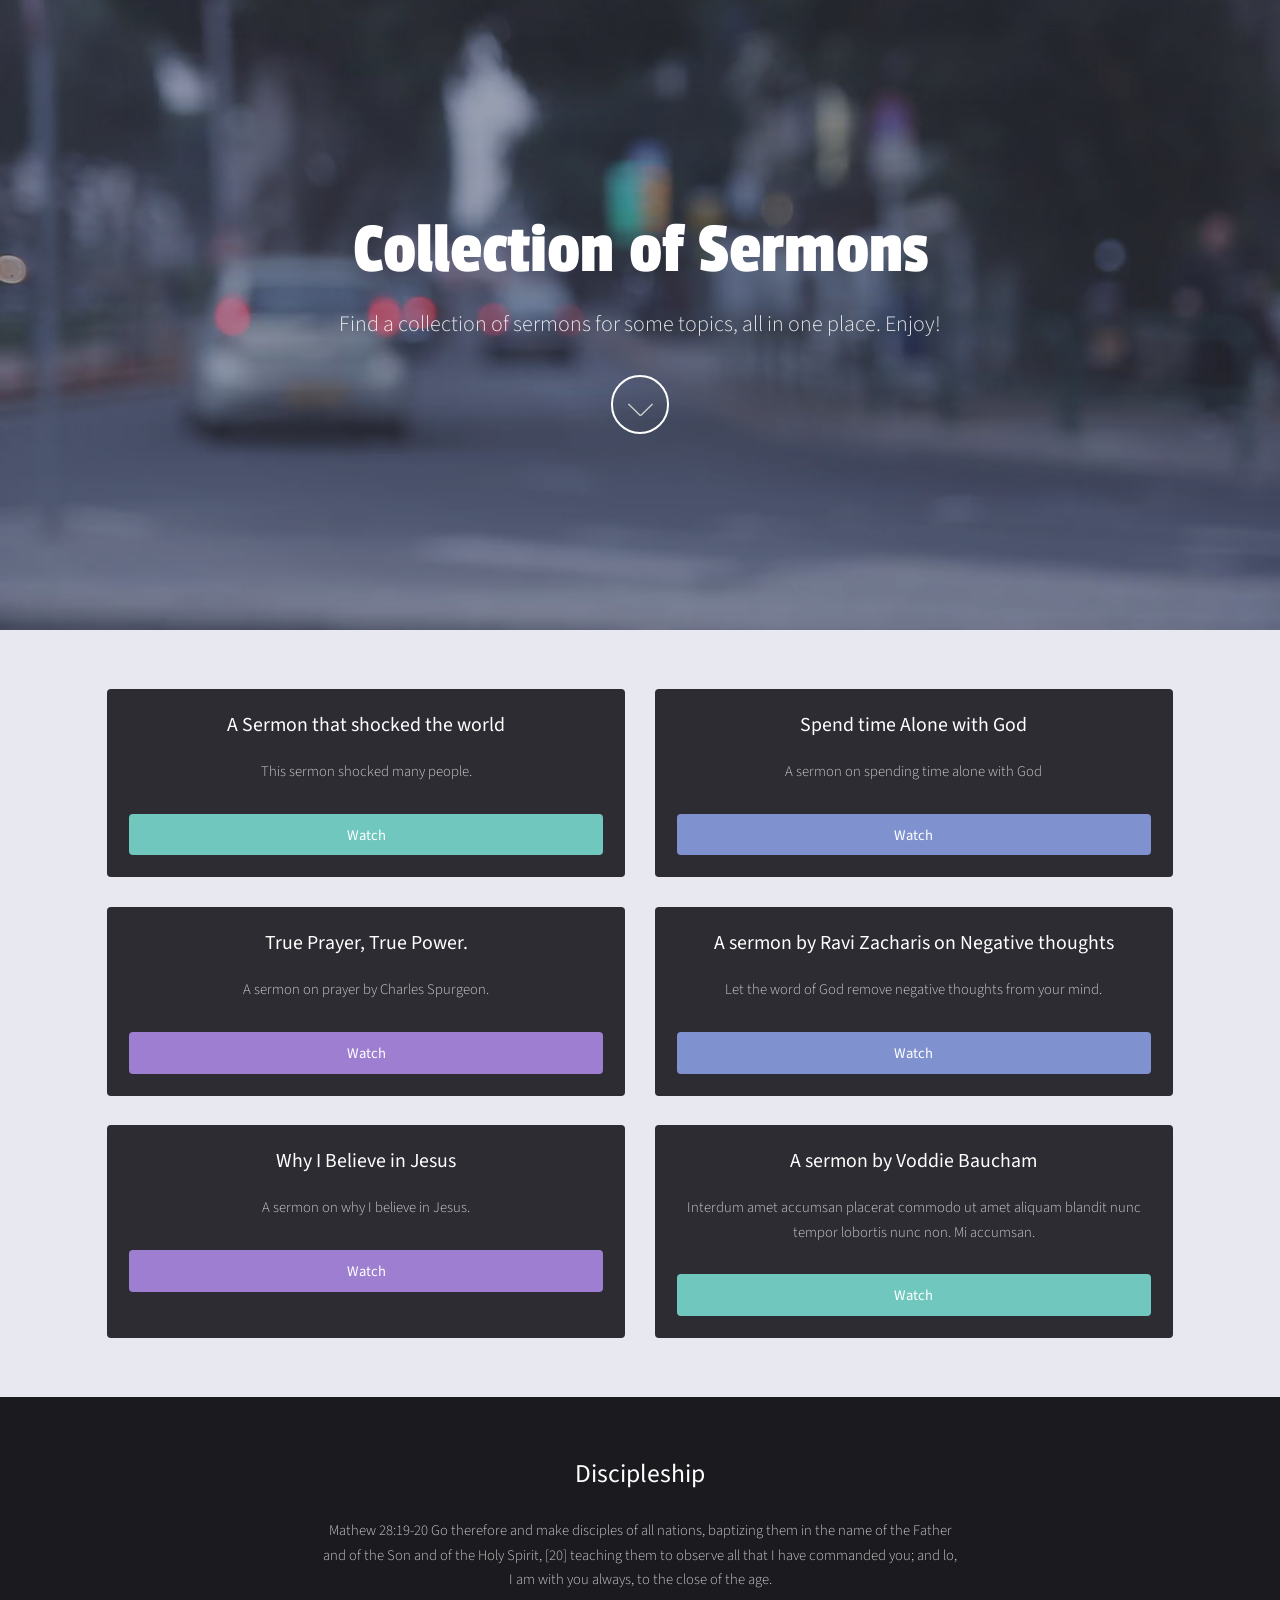
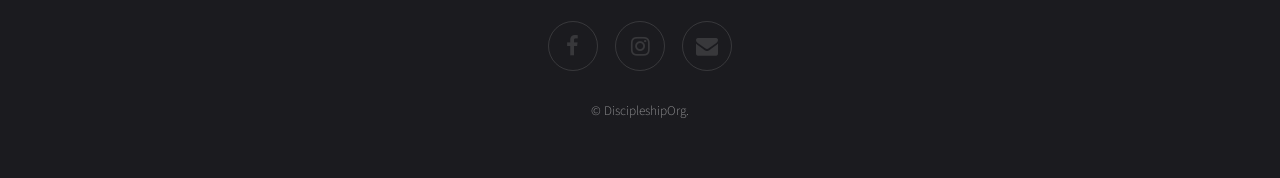
==== index.html @ 2078a371 "Add files via upload" ====
<!DOCTYPE HTML>
<!--
	Full Motion by TEMPLATED
	templated.co @templatedco
	Released for free under the Creative Commons Attribution 3.0 license (templated.co/license)
-->
<html>
	<head>
		<title>Sermons Collection</title>
		<meta charset="utf-8" />
		<meta name="viewport" content="width=device-width, initial-scale=1" />
		<link rel="stylesheet" href="assets/css/main.css" />
	</head>
	<body id="top">

			<!-- Banner -->
			<!--
				To use a video as your background, set data-video to the name of your video without
				its extension (eg. images/banner). Your video must be available in both .mp4 and .webm
				formats to work correctly.
			-->
				<section id="banner" data-video="images/banner">
					<div class="inner">
						<header>
							<h1>Collection of Sermons</h1>
							<p> Find a collection of sermons for some topics, all in one place. Enjoy!</p>
						</header>
						<a href="#main" class="more">Learn More</a>
					</div>
				</section>

			<!-- Main -->
				<div id="main">
					<div class="inner">

					<!-- Boxes -->
						<div class="thumbnails">

							<div class="box">
								<a href="https://youtu.be/QHSjW3cGn0w" class="image fit"><img src="http://img.youtube.com/vi/QHSjW3cGn0w/mqdefault.jpg" alt="" /></a>
								<div class="inner">
									<h3>A Sermon that shocked the world</h3>
									<p>This sermon shocked many people.</p>
									<a href="https://youtu.be/QHSjW3cGn0w" class="button fit" data-poptrox="youtube,800x400">Watch</a>
								</div>
							</div>

							<div class="box">
								<a href="https://youtu.be/aFKQaxcR9XU" class="image fit"><img src="http://img.youtube.com/vi/aFKQaxcR9XU/mqdefault.jpg" alt="" /></a>
								<div class="inner">
									<h3>Spend time Alone with God</h3>
									<p>A sermon on spending time alone with God</p>
									<a href="https://youtu.be/aFKQaxcR9XU" class="button style2 fit" data-poptrox="youtube,800x400">Watch</a>
								</div>
							</div>

							<div class="box">
								<a href="https://youtu.be/ykQUvTLs7hQ" class="image fit"><img src="http://img.youtube.com/vi/ykQUvTLs7hQ/mqdefault.jpg" alt="" /></a>
								<div class="inner">
									<h3>True Prayer, True Power.</h3>
									<p>A sermon on prayer by Charles Spurgeon.</p>
									<a href="https://youtu.be/ykQUvTLs7hQ" class="button style3 fit" data-poptrox="youtube,800x400">Watch</a>
								</div>
							</div>

							<div class="box">
								<a href="https://youtu.be/dosSPMcqjtw" class="image fit"><img src="http://img.youtube.com/vi/dosSPMcqjtw/mqdefault.jpg" alt="" /></a>
								<div class="inner">
									<h3>A sermon by Ravi Zacharis on Negative thoughts</h3>
									<p>Let the word of God remove negative thoughts from your mind.</p>
									<a href="https://youtu.be/dosSPMcqjtw" class="button style2 fit" data-poptrox="youtube,800x400">Watch</a>
								</div>
							</div>

							<div class="box">
								<a href="https://youtu.be/M3kM6Rax1AU" class="image fit"><img src="http://img.youtube.com/vi/M3kM6Rax1AU/mqdefault.jpg" alt="" /></a>
								<div class="inner">
									<h3>Why I Believe in Jesus</h3>
									<p>A sermon on why I believe in Jesus.</p>
									<a href="https://youtu.be/M3kM6Rax1AU" class="button style3 fit" data-poptrox="youtube,800x400">Watch</a>
								</div>
							</div>

							<div class="box">
								<a href="https://youtu.be/Yaj7tBY2UGI" class="image fit"><img src="http://img.youtube.com/vi/Yaj7tBY2UGI/mqdefault.jpg" alt="" /></a>
								<div class="inner">
									<h3>A sermon by Voddie Baucham</h3>
									<p>Interdum amet accumsan placerat commodo ut amet aliquam blandit nunc tempor lobortis nunc non. Mi accumsan.</p>
									<a href="https://youtu.be/Yaj7tBY2UGI" class="button fit" data-poptrox="youtube,800x400">Watch</a>
								</div>
							</div>

						</div>

					</div>
				</div>

			<!-- Footer -->
				<footer id="footer">
					<div class="inner">
				 		<h2>Discipleship</h2>
						<p> Mathew 28:19-20 Go therefore and make disciples of all nations, baptizing them in the name of the Father and of the Son and of the Holy Spirit, [20] teaching them to observe all that I have commanded you; and lo, I am with you always, to the close of the age. </p>

						<ul class="icons">
							<li><a href="https://www.facebook.com/peter.musembi.12177/" class="icon fa-facebook"><span class="label">Facebook</span></a></li>
							<li><a href="#" class="icon fa-instagram"><span class="label">Instagram</span></a></li>
							<li><a href="mailto:petersembi@gmail.com" class="icon fa-envelope"><span class="label">Email</span></a></li>
						</ul>
						<p class="copyright">&copy; DiscipleshipOrg.</p>
					</div>
				</footer>

		<!-- Scripts -->
			<script src="assets/js/jquery.min.js"></script>
			<script src="assets/js/jquery.scrolly.min.js"></script>
			<script src="assets/js/jquery.poptrox.min.js"></script>
			<script src="assets/js/skel.min.js"></script>
			<script src="assets/js/util.js"></script>
			<script src="assets/js/main.js"></script>

	</body>
</html>
---- assets/css/main.css ----
@charset "UTF-8";
@import url(font-awesome.min.css);
@import url("https://fonts.googleapis.com/css?family=Source+Sans+Pro:300,400|Passion+One:400");

/*
	Full Motion by TEMPLATED
	templated.co @templatedco
	Released for free under the Creative Commons Attribution 3.0 license (templated.co/license)
*/

/* Reset */

	html, body, div, span, applet, object, iframe, h1, h2, h3, h4, h5, h6, p, blockquote, pre, a, abbr, acronym, address, big, cite, code, del, dfn, em, img, ins, kbd, q, s, samp, small, strike, strong, sub, sup, tt, var, b, u, i, center, dl, dt, dd, ol, ul, li, fieldset, form, label, legend, table, caption, tbody, tfoot, thead, tr, th, td, article, aside, canvas, details, embed, figure, figcaption, footer, header, hgroup, menu, nav, output, ruby, section, summary, time, mark, audio, video {
		margin: 0;
		padding: 0;
		border: 0;
		font-size: 100%;
		font: inherit;
		vertical-align: baseline;
	}

	article, aside, details, figcaption, figure, footer, header, hgroup, menu, nav, section {
		display: block;
	}

	body {
		line-height: 1;
	}

	ol, ul {
		list-style: none;
	}

	blockquote, q {
		quotes: none;
	}

	blockquote:before, blockquote:after, q:before, q:after {
		content: '';
		content: none;
	}

	table {
		border-collapse: collapse;
		border-spacing: 0;
	}

	body {
		-webkit-text-size-adjust: none;
	}

/* Box Model */

	*, *:before, *:after {
		-moz-box-sizing: border-box;
		-webkit-box-sizing: border-box;
		box-sizing: border-box;
	}

/* Basic */

	@-ms-viewport {
		width: device-width;
	}

	body {
		-ms-overflow-style: scrollbar;
	}

	@media screen and (max-width: 480px) {

		html, body {
			min-width: 320px;
		}

	}

	body {
		background: #e8e8f1;
	}

		body.is-loading *, body.is-loading *:before, body.is-loading *:after {
			-moz-animation: none !important;
			-webkit-animation: none !important;
			-ms-animation: none !important;
			animation: none !important;
			-moz-transition: none !important;
			-webkit-transition: none !important;
			-ms-transition: none !important;
			transition: none !important;
		}

/* Type */

	body, input, select, textarea {
		color: rgba(255, 255, 255, 0.75);
		font-family: "Source Sans Pro", sans-serif;
		font-size: 14pt;
		font-weight: 300;
		line-height: 1.65;
	}

		@media screen and (max-width: 1680px) {

			body, input, select, textarea {
				font-size: 11pt;
			}

		}

		@media screen and (max-width: 1280px) {

			body, input, select, textarea {
				font-size: 11pt;
			}

		}

		@media screen and (max-width: 980px) {

			body, input, select, textarea {
				font-size: 12pt;
			}

		}

		@media screen and (max-width: 736px) {

			body, input, select, textarea {
				font-size: 12pt;
			}

		}

		@media screen and (max-width: 480px) {

			body, input, select, textarea {
				font-size: 12pt;
			}

		}

	a {
		-moz-transition: background-color 0.2s ease-in-out, color 0.2s ease-in-out;
		-webkit-transition: background-color 0.2s ease-in-out, color 0.2s ease-in-out;
		-ms-transition: background-color 0.2s ease-in-out, color 0.2s ease-in-out;
		transition: background-color 0.2s ease-in-out, color 0.2s ease-in-out;
		color: rgba(255, 255, 255, 0.75);
		text-decoration: none;
		border-bottom: 1px dotted;
		outline: 0;
	}

		a:hover {
			color: #FFF;
			border: none;
		}

	strong, b {
		color: #fff;
		font-weight: 400;
	}

	em, i {
		font-style: italic;
	}

	p {
		margin: 0 0 2em 0;
	}

	h1, h2, h3, h4, h5, h6 {
		color: #fff;
		font-weight: 400;
		line-height: 1.5;
		margin: 0 0 1em 0;
	}

		h1 a, h2 a, h3 a, h4 a, h5 a, h6 a {
			color: inherit;
			text-decoration: none;
		}

	h2 {
		font-size: 1.75em;
	}

	h3 {
		font-size: 1.35em;
	}

	h4 {
		font-size: 1.1em;
	}

	h5 {
		font-size: 0.9em;
	}

	h6 {
		font-size: 0.7em;
	}

	sub {
		font-size: 0.8em;
		position: relative;
		top: 0.5em;
	}

	sup {
		font-size: 0.8em;
		position: relative;
		top: -0.5em;
	}

	blockquote {
		border-left: solid 4px rgba(144, 144, 144, 0.25);
		font-style: italic;
		margin: 0 0 2em 0;
		padding: 0.5em 0 0.5em 2em;
	}

	code {
		background: rgba(144, 144, 144, 0.075);
		border-radius: 4px;
		border: solid 1px rgba(144, 144, 144, 0.25);
		font-family: "Courier New", monospace;
		font-size: 0.9em;
		margin: 0 0.25em;
		padding: 0.25em 0.65em;
	}

	pre {
		-webkit-overflow-scrolling: touch;
		font-family: "Courier New", monospace;
		font-size: 0.9em;
		margin: 0 0 2em 0;
	}

		pre code {
			display: block;
			line-height: 1.75;
			padding: 1em 1.5em;
			overflow-x: auto;
		}

	hr {
		border: 0;
		border-bottom: solid 1px rgba(144, 144, 144, 0.25);
		margin: 2em 0;
	}

		hr.major {
			margin: 3em 0;
		}

	.align-left {
		text-align: left;
	}

	.align-center {
		text-align: center;
	}

	.align-right {
		text-align: right;
	}

/* Section/Article */

	section.special, article.special {
		text-align: center;
	}

	header p {
		color: rgba(255, 255, 255, 0.5);
		position: relative;
		margin: 0 0 1.5em 0;
	}

	header h2 + p {
		font-size: 1.25em;
		margin-top: -1em;
	}

	header h3 + p {
		font-size: 1.1em;
		margin-top: -0.8em;
	}

	header h4 + p,
	header h5 + p,
	header h6 + p {
		font-size: 0.9em;
		margin-top: -0.6em;
	}

/* Box */

	.thumbnails {
		display: -moz-flex;
		display: -webkit-flex;
		display: -ms-flex;
		display: flex;
		-moz-align-items: stretch;
		-webkit-align-items: stretch;
		-ms-align-items: stretch;
		align-items: stretch;
		-moz-justify-content: center;
		-webkit-justify-content: center;
		-ms-justify-content: center;
		justify-content: center;
		-moz-flex-wrap: wrap;
		-webkit-flex-wrap: wrap;
		-ms-flex-wrap: wrap;
		flex-wrap: wrap;
	}

		.thumbnails .box {
			margin: 0 1em 2em 1em;
			width: 30%;
		}

			@media screen and (max-width: 1280px) {

				.thumbnails .box {
					width: 45%;
				}

			}

			@media screen and (max-width: 736px) {

				.thumbnails .box {
					width: 100%;
				}

			}

/* Form */

	form {
		margin: 0 0 2em 0;
	}

	label {
		color: #fff;
		display: block;
		font-size: 0.9em;
		font-weight: 400;
		margin: 0 0 1em 0;
	}

	input[type="text"],
	input[type="password"],
	input[type="email"],
	input[type="tel"],
	select,
	textarea {
		-moz-appearance: none;
		-webkit-appearance: none;
		-ms-appearance: none;
		appearance: none;
		background: rgba(144, 144, 144, 0.075);
		border-radius: 4px;
		border: none;
		border: solid 1px rgba(144, 144, 144, 0.25);
		color: inherit;
		display: block;
		outline: 0;
		padding: 0 1em;
		text-decoration: none;
		width: 100%;
	}

		input[type="text"]:invalid,
		input[type="password"]:invalid,
		input[type="email"]:invalid,
		input[type="tel"]:invalid,
		select:invalid,
		textarea:invalid {
			box-shadow: none;
		}

		input[type="text"]:focus,
		input[type="password"]:focus,
		input[type="email"]:focus,
		input[type="tel"]:focus,
		select:focus,
		textarea:focus {
			border-color: #ff8686;
			box-shadow: 0 0 0 1px #ff8686;
		}

	.select-wrapper {
		text-decoration: none;
		display: block;
		position: relative;
	}

		.select-wrapper:before {
			content: "";
			-moz-osx-font-smoothing: grayscale;
			-webkit-font-smoothing: antialiased;
			font-family: FontAwesome;
			font-style: normal;
			font-weight: normal;
			text-transform: none !important;
		}

		.select-wrapper:before {
			color: rgba(144, 144, 144, 0.25);
			display: block;
			height: 2.75em;
			line-height: 2.75em;
			pointer-events: none;
			position: absolute;
			right: 0;
			text-align: center;
			top: 0;
			width: 2.75em;
		}

		.select-wrapper select::-ms-expand {
			display: none;
		}

	input[type="text"],
	input[type="password"],
	input[type="email"],
	select {
		height: 2.75em;
	}

	textarea {
		padding: 0.75em 1em;
	}

	input[type="checkbox"],
	input[type="radio"] {
		-moz-appearance: none;
		-webkit-appearance: none;
		-ms-appearance: none;
		appearance: none;
		display: block;
		float: left;
		margin-right: -2em;
		opacity: 0;
		width: 1em;
		z-index: -1;
	}

		input[type="checkbox"] + label,
		input[type="radio"] + label {
			text-decoration: none;
			color: rgba(255, 255, 255, 0.75);
			cursor: pointer;
			display: inline-block;
			font-size: 1em;
			font-weight: 300;
			padding-left: 2.4em;
			padding-right: 0.75em;
			position: relative;
		}

			input[type="checkbox"] + label:before,
			input[type="radio"] + label:before {
				-moz-osx-font-smoothing: grayscale;
				-webkit-font-smoothing: antialiased;
				font-family: FontAwesome;
				font-style: normal;
				font-weight: normal;
				text-transform: none !important;
			}

			input[type="checkbox"] + label:before,
			input[type="radio"] + label:before {
				background: rgba(144, 144, 144, 0.075);
				border-radius: 4px;
				border: solid 1px rgba(144, 144, 144, 0.25);
				content: '';
				display: inline-block;
				height: 1.65em;
				left: 0;
				line-height: 1.58125em;
				position: absolute;
				text-align: center;
				top: 0;
				width: 1.65em;
			}

		input[type="checkbox"]:checked + label:before,
		input[type="radio"]:checked + label:before {
			background: #ff8686;
			border-color: #ff8686;
			color: #ffffff;
			content: '\f00c';
		}

		input[type="checkbox"]:focus + label:before,
		input[type="radio"]:focus + label:before {
			border-color: #ff8686;
			box-shadow: 0 0 0 1px #ff8686;
		}

	input[type="checkbox"] + label:before {
		border-radius: 4px;
	}

	input[type="radio"] + label:before {
		border-radius: 100%;
	}

	::-webkit-input-placeholder {
		color: rgba(255, 255, 255, 0.5) !important;
		opacity: 1.0;
	}

	:-moz-placeholder {
		color: rgba(255, 255, 255, 0.5) !important;
		opacity: 1.0;
	}

	::-moz-placeholder {
		color: rgba(255, 255, 255, 0.5) !important;
		opacity: 1.0;
	}

	:-ms-input-placeholder {
		color: rgba(255, 255, 255, 0.5) !important;
		opacity: 1.0;
	}

	.formerize-placeholder {
		color: rgba(255, 255, 255, 0.5) !important;
		opacity: 1.0;
	}

/* Box */

	.box {
		border-radius: 4px;
		margin-bottom: 2em;
		background: #2c2c32;
		text-align: center;
	}

		.box > :last-child,
		.box > :last-child > :last-child,
		.box > :last-child > :last-child > :last-child {
			margin-bottom: 0;
		}

		.box .image.fit {
			margin: 0;
		}

		.box .image img {
			border-radius: 4px 4px 0 0;
		}

		.box .inner {
			padding: 1.5em;
			width: 100% !important;
		}

			@media screen and (max-width: 480px) {

				.box .inner {
					padding: 1em;
				}

			}

		.box.alt {
			border: 0;
			border-radius: 0;
			padding: 0;
		}

/* Icon */

	.icon {
		text-decoration: none;
		border-bottom: none;
		position: relative;
	}

		.icon:before {
			-moz-osx-font-smoothing: grayscale;
			-webkit-font-smoothing: antialiased;
			font-family: FontAwesome;
			font-style: normal;
			font-weight: normal;
			text-transform: none !important;
		}

		.icon > .label {
			display: none;
		}

/* Image */

	.image {
		border-radius: 4px;
		border: 0;
		display: inline-block;
		position: relative;
	}

		.image img {
			border-radius: 4px;
			display: block;
		}

		.image.left, .image.right {
			max-width: 40%;
		}

			.image.left img, .image.right img {
				width: 100%;
			}

		.image.left {
			float: left;
			padding: 0 1.5em 1em 0;
			top: 0.25em;
		}

		.image.right {
			float: right;
			padding: 0 0 1em 1.5em;
			top: 0.25em;
		}

		.image.fit {
			display: block;
			margin: 0 0 2em 0;
			width: 100%;
		}

			.image.fit img {
				width: 100%;
			}

		.image.main {
			display: block;
			margin: 0 0 3em 0;
			width: 100%;
		}

			.image.main img {
				width: 100%;
			}

/* List */

	ol {
		list-style: decimal;
		margin: 0 0 2em 0;
		padding-left: 1.25em;
	}

		ol li {
			padding-left: 0.25em;
		}

	ul {
		list-style: disc;
		margin: 0 0 2em 0;
		padding-left: 1em;
	}

		ul li {
			padding-left: 0.5em;
		}

		ul.alt {
			list-style: none;
			padding-left: 0;
		}

			ul.alt li {
				border-top: solid 1px rgba(144, 144, 144, 0.25);
				padding: 0.5em 0;
			}

				ul.alt li:first-child {
					border-top: 0;
					padding-top: 0;
				}

		ul.icons {
			cursor: default;
			list-style: none;
			padding-left: 0;
		}

			ul.icons li {
				display: inline-block;
				text-align: center;
				padding-left: 0;
				padding-right: 1em;
			}

				ul.icons li a {
					display: block;
					border-radius: 100%;
					margin: 0;
					padding: 0.5em;
					border: solid 1px rgba(144, 144, 144, 0.25);
					color: rgba(144, 144, 144, 0.25);
				}

					ul.icons li a:before {
						font-size: 1.5em;
						display: block;
						width: 1.5em;
						height: 1.5em;
						line-height: 1.5em;
					}

					ul.icons li a:hover {
						background-color: #202024;
						color: #FFF;
					}

				ul.icons li:last-child {
					padding-right: 0;
				}

		ul.actions {
			cursor: default;
			list-style: none;
			padding-left: 0;
		}

			ul.actions li {
				display: inline-block;
				padding: 0 1em 0 0;
				vertical-align: middle;
			}

				ul.actions li:last-child {
					padding-right: 0;
				}

			ul.actions.small li {
				padding: 0 0.5em 0 0;
			}

			ul.actions.vertical li {
				display: block;
				padding: 1em 0 0 0;
			}

				ul.actions.vertical li:first-child {
					padding-top: 0;
				}

				ul.actions.vertical li > * {
					margin-bottom: 0;
				}

			ul.actions.vertical.small li {
				padding: 0.5em 0 0 0;
			}

				ul.actions.vertical.small li:first-child {
					padding-top: 0;
				}

			ul.actions.fit {
				display: table;
				margin-left: -1em;
				padding: 0;
				table-layout: fixed;
				width: calc(100% + 1em);
			}

				ul.actions.fit li {
					display: table-cell;
					padding: 0 0 0 1em;
				}

					ul.actions.fit li > * {
						margin-bottom: 0;
					}

				ul.actions.fit.small {
					margin-left: -0.5em;
					width: calc(100% + 0.5em);
				}

					ul.actions.fit.small li {
						padding: 0 0 0 0.5em;
					}

			@media screen and (max-width: 480px) {

				ul.actions {
					margin: 0 0 2em 0;
				}

					ul.actions li {
						padding: 1em 0 0 0;
						display: block;
						text-align: center;
						width: 100%;
					}

						ul.actions li:first-child {
							padding-top: 0;
						}

						ul.actions li > * {
							width: 100%;
							margin: 0 !important;
						}

							ul.actions li > *.icon:before {
								margin-left: -2em;
							}

					ul.actions.small li {
						padding: 0.5em 0 0 0;
					}

						ul.actions.small li:first-child {
							padding-top: 0;
						}

			}

	dl {
		margin: 0 0 2em 0;
	}

		dl dt {
			display: block;
			font-weight: 400;
			margin: 0 0 1em 0;
		}

		dl dd {
			margin-left: 2em;
		}

/* Table */

	.table-wrapper {
		-webkit-overflow-scrolling: touch;
		overflow-x: auto;
	}

	table {
		margin: 0 0 2em 0;
		width: 100%;
	}

		table tbody tr {
			border: solid 1px rgba(144, 144, 144, 0.25);
			border-left: 0;
			border-right: 0;
		}

			table tbody tr:nth-child(2n + 1) {
				background-color: rgba(144, 144, 144, 0.075);
			}

		table td {
			padding: 0.75em 0.75em;
		}

		table th {
			color: #fff;
			font-size: 0.9em;
			font-weight: 400;
			padding: 0 0.75em 0.75em 0.75em;
			text-align: left;
		}

		table thead {
			border-bottom: solid 2px rgba(144, 144, 144, 0.25);
		}

		table tfoot {
			border-top: solid 2px rgba(144, 144, 144, 0.25);
		}

		table.alt {
			border-collapse: separate;
		}

			table.alt tbody tr td {
				border: solid 1px rgba(144, 144, 144, 0.25);
				border-left-width: 0;
				border-top-width: 0;
			}

				table.alt tbody tr td:first-child {
					border-left-width: 1px;
				}

			table.alt tbody tr:first-child td {
				border-top-width: 1px;
			}

			table.alt thead {
				border-bottom: 0;
			}

			table.alt tfoot {
				border-top: 0;
			}

/* Button */

	input[type="submit"],
	input[type="reset"],
	input[type="button"],
	button,
	.button {
		-moz-appearance: none;
		-webkit-appearance: none;
		-ms-appearance: none;
		appearance: none;
		-moz-transition: background-color 0.2s ease-in-out, color 0.2s ease-in-out;
		-webkit-transition: background-color 0.2s ease-in-out, color 0.2s ease-in-out;
		-ms-transition: background-color 0.2s ease-in-out, color 0.2s ease-in-out;
		transition: background-color 0.2s ease-in-out, color 0.2s ease-in-out;
		background-color: #70c7be;
		border-radius: 4px;
		border: 0;
		color: #ffffff !important;
		cursor: pointer;
		display: inline-block;
		font-weight: 400;
		height: 2.85em;
		line-height: 2.95em;
		padding: 0 1.5em;
		text-align: center;
		text-decoration: none;
		white-space: nowrap;
	}

		input[type="submit"]:hover,
		input[type="reset"]:hover,
		input[type="button"]:hover,
		button:hover,
		.button:hover {
			background-color: #82cec6;
		}

		input[type="submit"]:active,
		input[type="reset"]:active,
		input[type="button"]:active,
		button:active,
		.button:active {
			background-color: #5ec0b6;
		}

		input[type="submit"].icon,
		input[type="reset"].icon,
		input[type="button"].icon,
		button.icon,
		.button.icon {
			padding-left: 1.35em;
		}

			input[type="submit"].icon:before,
			input[type="reset"].icon:before,
			input[type="button"].icon:before,
			button.icon:before,
			.button.icon:before {
				margin-right: 0.5em;
			}

		input[type="submit"].fit,
		input[type="reset"].fit,
		input[type="button"].fit,
		button.fit,
		.button.fit {
			display: block;
			margin: 0 0 1em 0;
			width: 100%;
		}

		input[type="submit"].small,
		input[type="reset"].small,
		input[type="button"].small,
		button.small,
		.button.small {
			font-size: 0.8em;
		}

		input[type="submit"].big,
		input[type="reset"].big,
		input[type="button"].big,
		button.big,
		.button.big {
			font-size: 1.35em;
		}

		input[type="submit"].disabled, input[type="submit"]:disabled,
		input[type="reset"].disabled,
		input[type="reset"]:disabled,
		input[type="button"].disabled,
		input[type="button"]:disabled,
		button.disabled,
		button:disabled,
		.button.disabled,
		.button:disabled {
			background-color: rgba(255, 255, 255, 0.75) !important;
			box-shadow: inset 0 -0.15em 0 0 rgba(0, 0, 0, 0.15);
			color: #202024 !important;
			cursor: default;
			opacity: 0.25;
		}

		input[type="submit"].style2,
		input[type="reset"].style2,
		input[type="button"].style2,
		button.style2,
		.button.style2 {
			background-color: #7f92cf;
		}

			input[type="submit"].style2:hover,
			input[type="reset"].style2:hover,
			input[type="button"].style2:hover,
			button.style2:hover,
			.button.style2:hover {
				background-color: #92a2d6;
			}

			input[type="submit"].style2:active,
			input[type="reset"].style2:active,
			input[type="button"].style2:active,
			button.style2:active,
			.button.style2:active {
				background-color: #6c82c8;
			}

		input[type="submit"].style3,
		input[type="reset"].style3,
		input[type="button"].style3,
		button.style3,
		.button.style3 {
			background-color: #9d7ed0;
		}

			input[type="submit"].style3:hover,
			input[type="reset"].style3:hover,
			input[type="button"].style3:hover,
			button.style3:hover,
			.button.style3:hover {
				background-color: #ab91d7;
			}

			input[type="submit"].style3:active,
			input[type="reset"].style3:active,
			input[type="button"].style3:active,
			button.style3:active,
			.button.style3:active {
				background-color: #8f6bc9;
			}

		@media screen and (max-width: 480px) {

			input[type="submit"],
			input[type="reset"],
			input[type="button"],
			button,
			.button {
				padding: 0;
			}

		}

/* Poptrox */

	.poptrox-popup {
		-moz-box-sizing: content-box;
		-webkit-box-sizing: content-box;
		-ms-box-sizing: content-box;
		box-sizing: content-box;
		background: #000;
		box-shadow: 0 0.5em 3em 0 rgba(0, 0, 0, 0.25);
		border-radius: 4px;
		padding: 2em;
		overflow: hidden;
	}

		.poptrox-popup .closer {
			-moz-transition: opacity 0.2s ease-in-out;
			-webkit-transition: opacity 0.2s ease-in-out;
			-ms-transition: opacity 0.2s ease-in-out;
			transition: opacity 0.2s ease-in-out;
			text-decoration: none;
			position: absolute;
			top: .5em;
			right: .5em;
			z-index: 11000;
			-webkit-tap-highlight-color: rgba(255, 255, 255, 0);
			white-space: nowrap;
			text-indent: 2em;
			overflow: hidden;
			width: 2em;
			height: 2em;
			display: block;
		}

			.poptrox-popup .closer:before {
				content: "\f00d";
				-moz-osx-font-smoothing: grayscale;
				-webkit-font-smoothing: antialiased;
				font-family: FontAwesome;
				font-style: normal;
				font-weight: normal;
				text-transform: none !important;
				display: block;
				position: relative;
				text-indent: 0;
				border-radius: 100%;
				box-shadow: inset 0 0 0 1px rgba(255, 255, 255, 0.25);
				color: #ffffff !important;
				width: 2em;
				height: 2em;
				line-height: 2em;
			}

		.poptrox-popup:hover .closer {
			opacity: 0.5;
		}

		.poptrox-popup:hover .closer:hover {
			opacity: 1.0;
		}

		@media screen and (max-width: 736px) {

			.poptrox-popup {
				padding: 0;
			}

				.poptrox-popup .closer {
					display: none !important;
				}

		}

/* Banner */

	#banner {
		-moz-align-items: center;
		-webkit-align-items: center;
		-ms-align-items: center;
		align-items: center;
		display: -moz-flex;
		display: -webkit-flex;
		display: -ms-flex;
		display: flex;
		-moz-justify-content: center;
		-webkit-justify-content: center;
		-ms-justify-content: center;
		justify-content: center;
		padding: 8em 4em 6em 4em;
		min-height: 70vh;
		background-image: url("../../images/banner.jpg");
		background-position: center;
		background-size: cover;
		background-repeat: no-repeat;
		border-top: 0;
		position: relative;
		text-align: center;
		overflow: hidden;
	}

		#banner .inner {
			text-align: center;
			position: relative;
			z-index: 2;
		}

		#banner h1 {
			color: #fff;
			font-size: 5em;
			font-weight: 400;
			font-family: 'Passion One', cursive;
			margin: 0;
		}

			@media screen and (max-width: 980px) {

				#banner h1 {
					font-size: 5em;
				}

			}

			@media screen and (max-width: 736px) {

				#banner h1 {
					font-size: 3em;
				}

			}

		#banner p {
			color: rgba(255, 255, 255, 0.85);
			font-size: 1.5em;
			font-weight: 300;
		}

			@media screen and (max-width: 980px) {

				#banner p {
					font-size: 1.5em;
				}

			}

			@media screen and (max-width: 480px) {

				#banner p {
					font-size: 1.25em;
				}

			}

		#banner a {
			color: rgba(255, 255, 255, 0.75);
			text-decoration: none;
			border-bottom: 1px dotted;
		}

			#banner a:hover {
				color: #FFF;
				border: none;
			}

		#banner .more {
			background-image: url("images/arrow.svg");
			background-position: center 1.35em;
			background-repeat: no-repeat;
			background-size: auto;
			border: 2px solid #fff;
			border-radius: 100%;
			color: rgba(255, 255, 255, 0.75);
			display: block;
			height: 4em;
			text-indent: 4em;
			overflow: hidden;
			white-space: nowrap;
			width: 4em;
			z-index: 2;
			margin: 0 auto 2em auto;
		}

			#banner .more:hover {
				background-color: rgba(255, 255, 255, 0.05);
				border: 2px solid rgb(58, 187, 75);
				color: #FFF;
			}

		#banner video {
			-moz-transform: translateX(50%) translateY(50%);
			-webkit-transform: translateX(50%) translateY(50%);
			-ms-transform: translateX(50%) translateY(50%);
			transform: translateX(50%) translateY(50%);
			position: absolute;
			bottom: 50%;
			right: 50%;
			width: auto;
			height: auto;
			min-width: 100%;
			min-height: 100%;
			overflow: hidden;
		}

		#banner:before {
			-moz-transition: opacity 3s ease;
			-webkit-transition: opacity 3s ease;
			-ms-transition: opacity 3s ease;
			transition: opacity 3s ease;
			-moz-transition-delay: 1s;
			-webkit-transition-delay: 1s;
			-ms-transition-delay: 1s;
			transition-delay: 1s;
			content: '';
			background-color: #42424f;
			display: block;
			height: 100%;
			left: 0;
			opacity: 0.45;
			position: absolute;
			top: 0;
			width: 100%;
			z-index: 1;
		}

		@media screen and (max-width: 1280px) {

			#banner video {
				display: none;
			}

		}

		@media screen and (max-width: 980px) {

			#banner br {
				display: none;
			}

		}

		@media screen and (max-width: 736px) {

			#banner {
				min-height: 0;
				padding: 6em 2em 4em 2em;
			}

				#banner br {
					display: none;
				}

		}

		body.is-loading #banner:before {
			opacity: 1;
		}

/* Main */

	#main {
		padding: 4em 0 2em 0;
	}

		@media screen and (max-width: 736px) {

			#main {
				padding: 3em 0 1em 0;
			}

		}

		#main .inner {
			width: 90%;
			max-width: 80em;
			margin: 0 auto;
		}

			@media screen and (max-width: 480px) {

				#main .inner {
					width: 95%;
				}

			}

/* Footer */

	#footer {
		padding: 4em 0 2em 0;
		background-color: #1b1b1f;
		text-align: center;
	}

		#footer .inner {
			width: 50%;
			margin: 0 auto;
		}

			@media screen and (max-width: 980px) {

				#footer .inner {
					width: 75%;
				}

			}

			@media screen and (max-width: 480px) {

				#footer .inner {
					width: 90%;
				}

			}

		#footer .copyright {
			color: rgba(255, 255, 255, 0.5);
			font-size: 0.9em;
			margin: 0 0 2em 0;
			padding: 0;
			text-align: center;
		}

		@media screen and (max-width: 736px) {

			#footer {
				padding: 3em 0 1em 0;
			}

		}
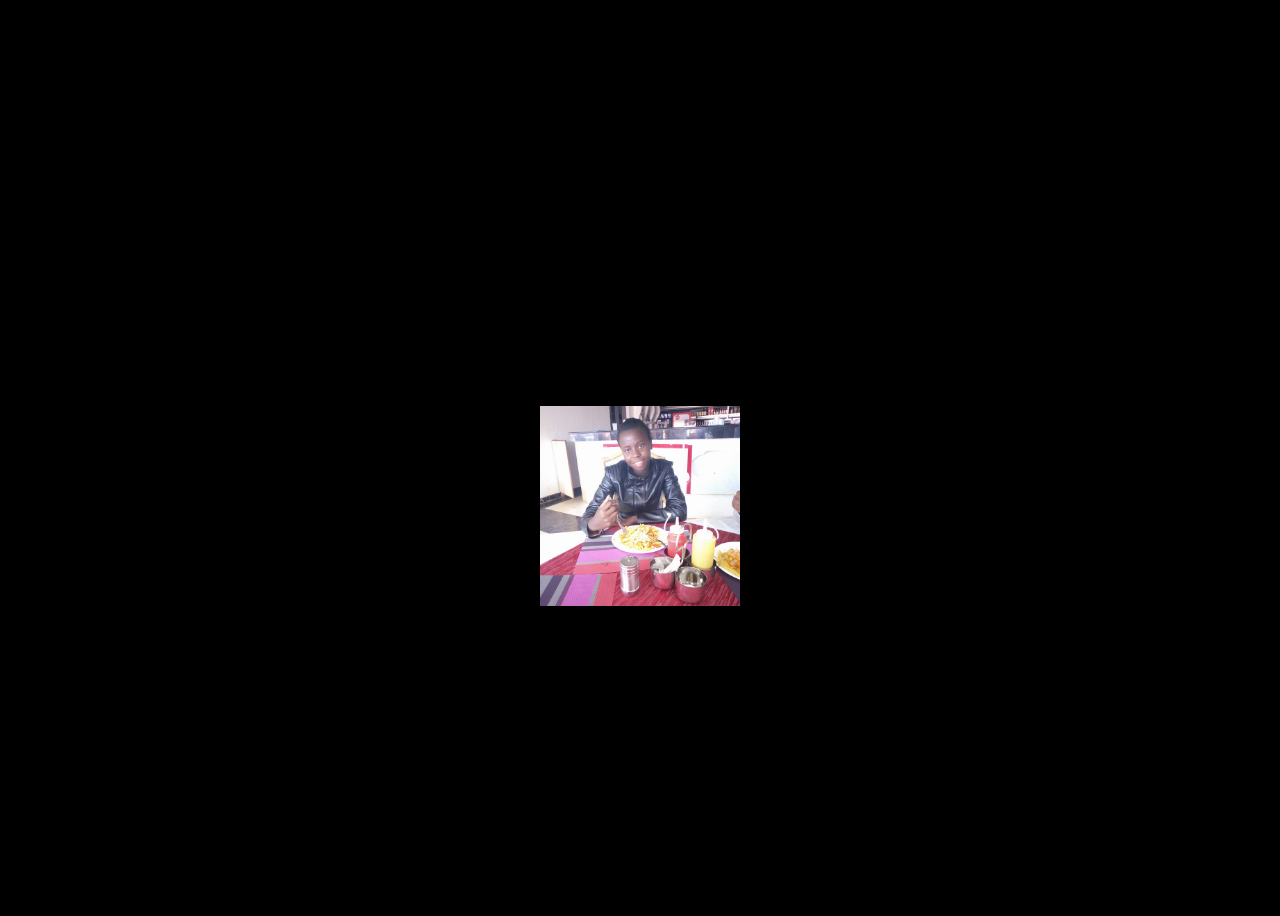
==== commit 7dde63c2: "added animation project files for rabeccas birthday" ====
--- a/index.html
+++ b/index.html
@@ -1,122 +1,19 @@
-<!DOCTYPE HTML>
-<!--
-	Full Motion by TEMPLATED
-	templated.co @templatedco
-	Released for free under the Creative Commons Attribution 3.0 license (templated.co/license)
--->
-<html>
-	<head>
-		<title>Sermons Collection</title>
-		<meta charset="utf-8" />
-		<meta name="viewport" content="width=device-width, initial-scale=1" />
-		<link rel="stylesheet" href="assets/css/main.css" />
-	</head>
-	<body id="top">
-
-			<!-- Banner -->
-			<!--
-				To use a video as your background, set data-video to the name of your video without
-				its extension (eg. images/banner). Your video must be available in both .mp4 and .webm
-				formats to work correctly.
-			-->
-				<section id="banner" data-video="images/banner">
-					<div class="inner">
-						<header>
-							<h1>Collection of Sermons</h1>
-							<p> Find a collection of sermons for some topics, all in one place. Enjoy!</p>
-						</header>
-						<a href="#main" class="more">Learn More</a>
-					</div>
-				</section>
-
-			<!-- Main -->
-				<div id="main">
-					<div class="inner">
-
-					<!-- Boxes -->
-						<div class="thumbnails">
-
-							<div class="box">
-								<a href="https://youtu.be/QHSjW3cGn0w" class="image fit"><img src="http://img.youtube.com/vi/QHSjW3cGn0w/mqdefault.jpg" alt="" /></a>
-								<div class="inner">
-									<h3>A Sermon that shocked the world</h3>
-									<p>This sermon shocked many people.</p>
-									<a href="https://youtu.be/QHSjW3cGn0w" class="button fit" data-poptrox="youtube,800x400">Watch</a>
-								</div>
-							</div>
-
-							<div class="box">
-								<a href="https://youtu.be/aFKQaxcR9XU" class="image fit"><img src="http://img.youtube.com/vi/aFKQaxcR9XU/mqdefault.jpg" alt="" /></a>
-								<div class="inner">
-									<h3>Spend time Alone with God</h3>
-									<p>A sermon on spending time alone with God</p>
-									<a href="https://youtu.be/aFKQaxcR9XU" class="button style2 fit" data-poptrox="youtube,800x400">Watch</a>
-								</div>
-							</div>
-
-							<div class="box">
-								<a href="https://youtu.be/ykQUvTLs7hQ" class="image fit"><img src="http://img.youtube.com/vi/ykQUvTLs7hQ/mqdefault.jpg" alt="" /></a>
-								<div class="inner">
-									<h3>True Prayer, True Power.</h3>
-									<p>A sermon on prayer by Charles Spurgeon.</p>
-									<a href="https://youtu.be/ykQUvTLs7hQ" class="button style3 fit" data-poptrox="youtube,800x400">Watch</a>
-								</div>
-							</div>
-
-							<div class="box">
-								<a href="https://youtu.be/dosSPMcqjtw" class="image fit"><img src="http://img.youtube.com/vi/dosSPMcqjtw/mqdefault.jpg" alt="" /></a>
-								<div class="inner">
-									<h3>A sermon by Ravi Zacharis on Negative thoughts</h3>
-									<p>Let the word of God remove negative thoughts from your mind.</p>
-									<a href="https://youtu.be/dosSPMcqjtw" class="button style2 fit" data-poptrox="youtube,800x400">Watch</a>
-								</div>
-							</div>
-
-							<div class="box">
-								<a href="https://youtu.be/M3kM6Rax1AU" class="image fit"><img src="http://img.youtube.com/vi/M3kM6Rax1AU/mqdefault.jpg" alt="" /></a>
-								<div class="inner">
-									<h3>Why I Believe in Jesus</h3>
-									<p>A sermon on why I believe in Jesus.</p>
-									<a href="https://youtu.be/M3kM6Rax1AU" class="button style3 fit" data-poptrox="youtube,800x400">Watch</a>
-								</div>
-							</div>
-
-							<div class="box">
-								<a href="https://youtu.be/Yaj7tBY2UGI" class="image fit"><img src="http://img.youtube.com/vi/Yaj7tBY2UGI/mqdefault.jpg" alt="" /></a>
-								<div class="inner">
-									<h3>A sermon by Voddie Baucham</h3>
-									<p>Interdum amet accumsan placerat commodo ut amet aliquam blandit nunc tempor lobortis nunc non. Mi accumsan.</p>
-									<a href="https://youtu.be/Yaj7tBY2UGI" class="button fit" data-poptrox="youtube,800x400">Watch</a>
-								</div>
-							</div>
-
-						</div>
-
-					</div>
-				</div>
-
-			<!-- Footer -->
-				<footer id="footer">
-					<div class="inner">
-				 		<h2>Discipleship</h2>
-						<p> Mathew 28:19-20 Go therefore and make disciples of all nations, baptizing them in the name of the Father and of the Son and of the Holy Spirit, [20] teaching them to observe all that I have commanded you; and lo, I am with you always, to the close of the age. </p>
-
-						<ul class="icons">
-							<li><a href="https://www.facebook.com/peter.musembi.12177/" class="icon fa-facebook"><span class="label">Facebook</span></a></li>
-							<li><a href="#" class="icon fa-instagram"><span class="label">Instagram</span></a></li>
-							<li><a href="mailto:petersembi@gmail.com" class="icon fa-envelope"><span class="label">Email</span></a></li>
-						</ul>
-						<p class="copyright">&copy; DiscipleshipOrg.</p>
-					</div>
-				</footer>
-
-		<!-- Scripts -->
-			<script src="assets/js/jquery.min.js"></script>
-			<script src="assets/js/jquery.scrolly.min.js"></script>
-			<script src="assets/js/jquery.poptrox.min.js"></script>
-			<script src="assets/js/skel.min.js"></script>
-			<script src="assets/js/util.js"></script>
-			<script src="assets/js/main.js"></script>
-
-	</body>
-</html>+<!DOCTYPE html>
+<html lang="en">
+<head>
+    <meta charset="UTF-8">
+    <meta name="viewport" content="width=device-width, initial-scale=1.0">
+    <title>CSS Text Background Animation</title>
+    <link rel="preconnect" href="https://fonts.gstatic.com">
+<link href="https://fonts.googleapis.com/css2?family=Charm&family=Montserrat&display=swap" rel="stylesheet">
+    <link rel="stylesheet" href="style.css">
+</head>
+<body>
+    <div class="container">
+        <h1 class="animated">Happy Birthday Rabecca. Your are treasured</h1>
+        <p><!img src="imgs/cake1.PNG" alt="PeterSembi Logo" height="200px" width="200px" style="display: inline"></p>
+        <p><img src="imgs/rabecca2.jpg" alt="PeterSembi Logo" height="200px" width="200px" style="display: inline"></p>
+        <p><!img src="imgs/cake2.PNG" alt="PeterSembi Logo" height="200px" width="200px" style="display: inline"></p>
+    </div>
+</body>
+</html>
--- a/style.css
+++ b/style.css
@@ -0,0 +1,48 @@
+ body {
+    font-family: Arial, Helvetica, sans-serrif;
+    background: #000;
+    color: #fff;
+    overflow: hidden; //to do away with scrollbars. 
+
+ }
+
+ .container {
+     display: flex;
+     flex-direction: column;/* //the default direction is horizontal*/
+     background: url('https://i.ibb.co/1sQXJ4z/page-bg.png') no-repeat center center/cover;
+     height: 100vh; /*for the page to fill out the page area*/
+    align-items: center;
+    justify-content: center;
+    text-align:center;
+    }
+
+.animated {
+    font-family: 'Charm', cursive;
+    margin: 0;
+    padding: 0;
+    font-size: 4rem; /*rem will multiply the font size with the default font size of html tag which is 16px*/
+    /*Have background image in text*/
+    background: url("https://i.ibb.co/89Cf3dm/text-bg.png") no-repeat;
+    background-clip: text;
+    -webkit-background-clip: text;
+    color: transparent;
+    animation: moveBg 90s linear infinite;
+    -webkit-animation: moveBg 90s linear infinite;
+
+}
+
+/*Text Background Animation*/
+ @keyframes moveBg {
+     0% {
+         background-position: 0% 30%;
+
+     }
+
+     100% {
+         background-position: 100% 50%;
+     }
+ }
+
+ img {
+     display: inline-block;
+ }
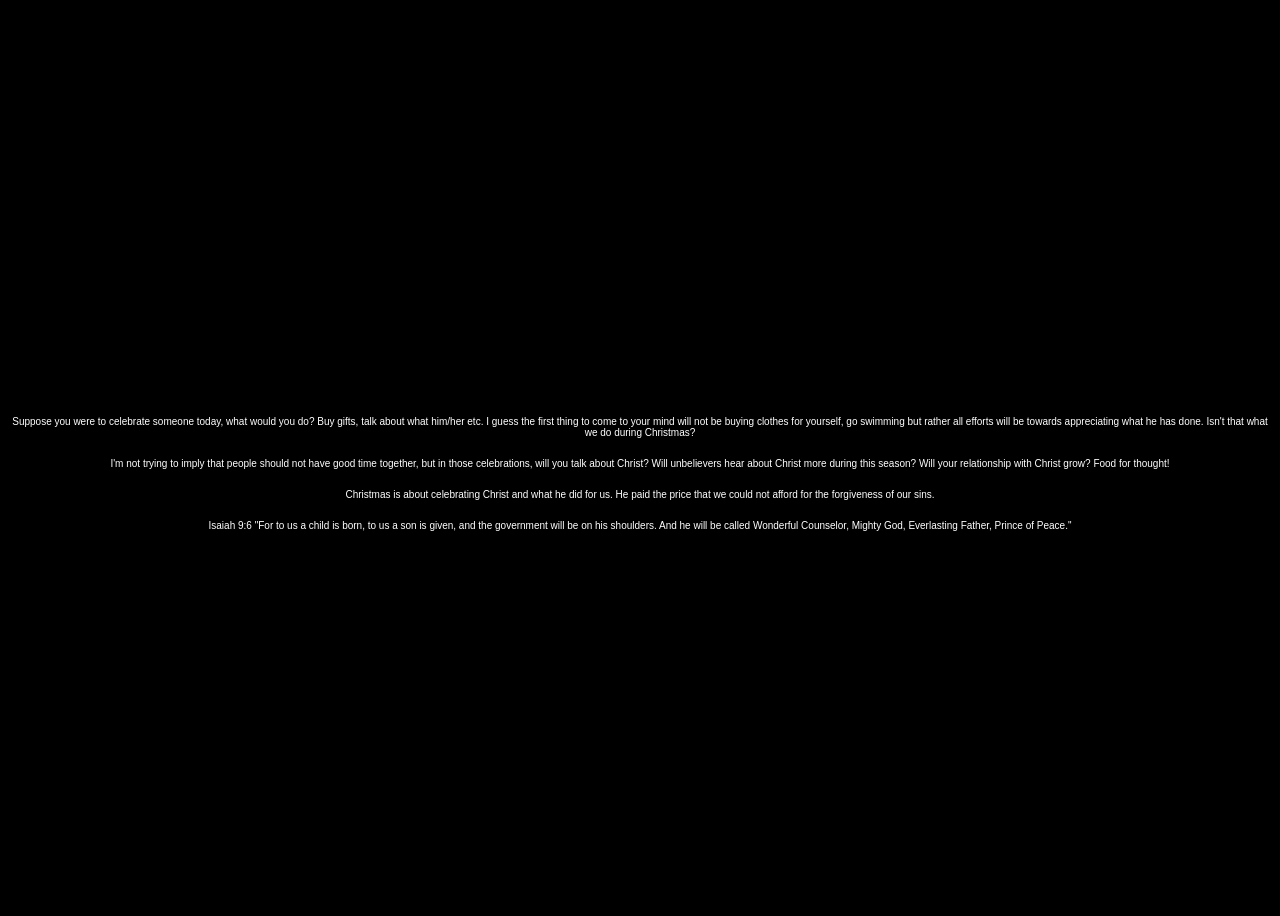
==== commit ff086280: "renamed index.html to rabecca_birthday.html and created a new index.html page." ====
--- a/index.html
+++ b/index.html
@@ -10,10 +10,17 @@
 </head>
 <body>
     <div class="container">
-        <h1 class="animated">Happy Birthday Rabecca. Your are treasured</h1>
-        <p><!img src="imgs/cake1.PNG" alt="PeterSembi Logo" height="200px" width="200px" style="display: inline"></p>
-        <p><img src="imgs/rabecca2.jpg" alt="PeterSembi Logo" height="200px" width="200px" style="display: inline"></p>
-        <p><!img src="imgs/cake2.PNG" alt="PeterSembi Logo" height="200px" width="200px" style="display: inline"></p>
+        <h1 class="animated">MERRY CHRISTMAS</h1>
+        
+        <p>Suppose you were to celebrate someone today, what would you do? Buy gifts, talk about what him/her etc. I guess the first thing to come to your mind will not be buying clothes for yourself, go swimming but rather all efforts will be towards appreciating what he has done. Isn't that what we do during Christmas? </p>
+        <p>I'm not trying to imply that people should not have good time together, but in those celebrations, will you talk about Christ? Will unbelievers hear about Christ more during this season? Will your relationship with Christ grow? Food for thought! </p>
+        <p>Christmas is about celebrating Christ and what he did for us. He paid the price that we could not afford for the forgiveness of our sins.</p>
+        <p>Isaiah 9:6 "For to us a child is born,
+            to us a son is given,
+            and the government will be on his shoulders.
+        And he will be called
+            Wonderful Counselor, Mighty God,
+            Everlasting Father, Prince of Peace."</p>
     </div>
 </body>
 </html>
--- a/style.css
+++ b/style.css
@@ -20,7 +20,7 @@
     font-family: 'Charm', cursive;
     margin: 0;
     padding: 0;
-    font-size: 4rem; /*rem will multiply the font size with the default font size of html tag which is 16px*/
+    font-size: 20px; /*rem will multiply the font size with the default font size of html tag which is 16px*/
     /*Have background image in text*/
     background: url("https://i.ibb.co/89Cf3dm/text-bg.png") no-repeat;
     background-clip: text;
@@ -30,6 +30,11 @@
     -webkit-animation: moveBg 90s linear infinite;
 
 }
+
+p {
+    font-size: 10px;
+}
+
 
 /*Text Background Animation*/
  @keyframes moveBg {
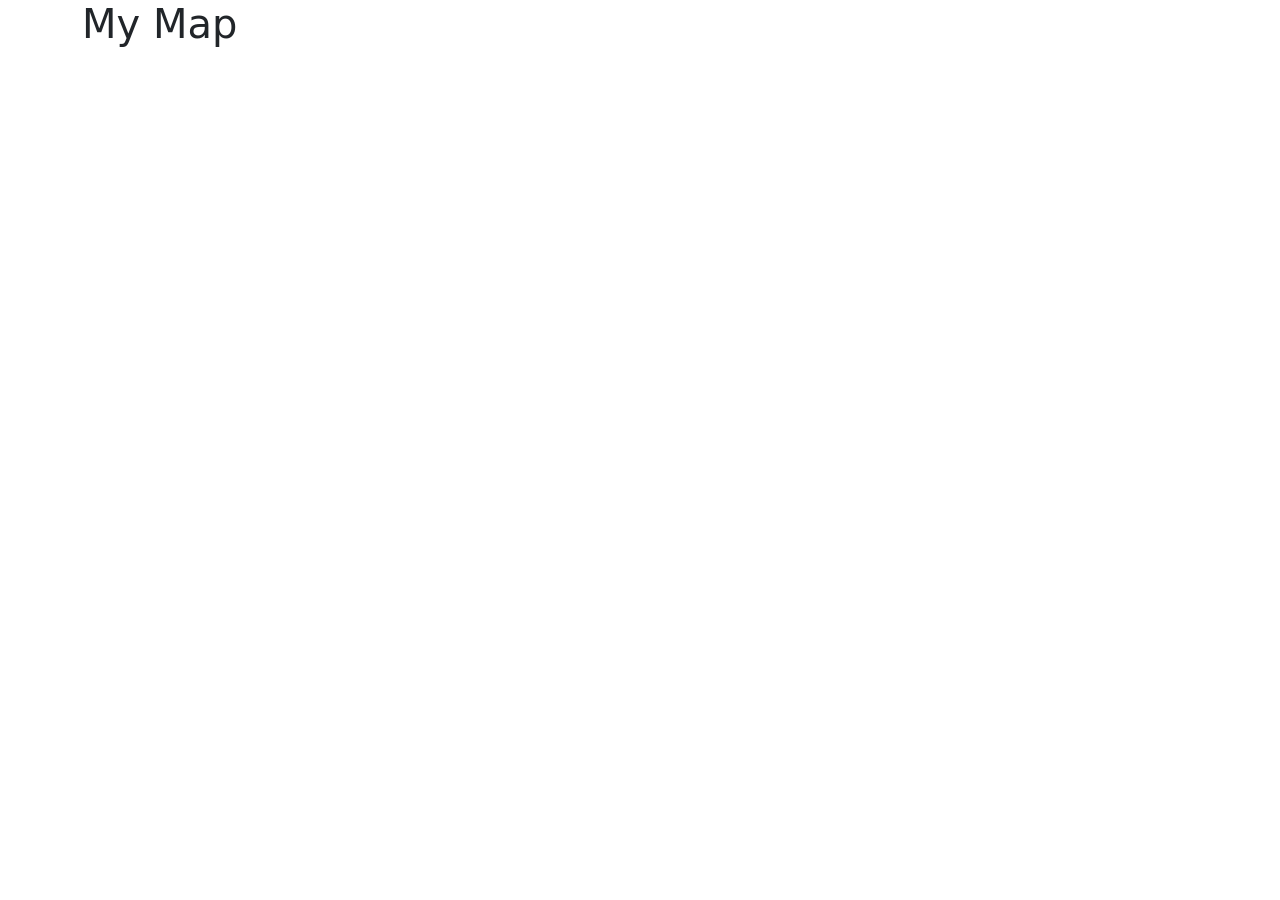
==== commit 88f14580: "initial commit" ====
--- a/index.html
+++ b/index.html
@@ -1,26 +1,125 @@
+<!-- 
+    /**
+    *This is a template for adding interactive maps to your site. 
+    *Using leaflet opensource javascript library
+    *The functionality can be extended to accomodate more markers
+    *References: https://leafletjs.com/
+    * https://www.youtube.com/playlist?list=PLNCPalajQvg55_lI2bkO2mvESqxrTwyJJ
+    * https://gis.stackexchange.com/questions/261142/leaflet-mouseover-popup-makes-whole-map-move
+    * https://gis.stackexchange.com/questions/31951/showing-popup-on-mouse-over-not-on-click-using-leaflet
+    * Dependencies
+    * Countries geojson data. 
+    * The data can be found here:  https://www.naturalearthdata.com/downloads/10m-cultural-vectors/10m-admin-0-countries/
+    * Use this software to open  the data you download from naturalearthdata.com:  QGIS which can be downloaded here: 
+    * https://www.qgis.org/en/site/forusers/download.html
+    * Happy coding.
+    * To use marker cluster groups, check here:  https://github.com/asmaloney/Leaflet_Cluster_Example
+    */
+ -->
+
 <!DOCTYPE html>
 <html lang="en">
 <head>
     <meta charset="UTF-8">
+    <meta http-equiv="X-UA-Compatible" content="IE=edge">
     <meta name="viewport" content="width=device-width, initial-scale=1.0">
-    <title>CSS Text Background Animation</title>
-    <link rel="preconnect" href="https://fonts.gstatic.com">
-<link href="https://fonts.googleapis.com/css2?family=Charm&family=Montserrat&display=swap" rel="stylesheet">
-    <link rel="stylesheet" href="style.css">
+     <link rel="stylesheet" href="https://unpkg.com/leaflet@1.9.3/dist/leaflet.css"
+     integrity="sha256-kLaT2GOSpHechhsozzB+flnD+zUyjE2LlfWPgU04xyI="
+     crossorigin=""/>
+     <link href="https://cdn.jsdelivr.net/npm/bootstrap@5.3.0-alpha1/dist/css/bootstrap.min.css" rel="stylesheet" integrity="sha384-GLhlTQ8iRABdZLl6O3oVMWSktQOp6b7In1Zl3/Jr59b6EGGoI1aFkw7cmDA6j6gD" crossorigin="anonymous">
+
+     <!-- Make sure you put this AFTER Leaflet's CSS -->
+    <script src="https://unpkg.com/leaflet@1.9.3/dist/leaflet.js"
+        integrity="sha256-WBkoXOwTeyKclOHuWtc+i2uENFpDZ9YPdf5Hf+D7ewM="
+        crossorigin=""></script>
+
+        <!-- Include  countries data -->
+        <script src="https://raw.githubusercontent.com/petersembi/gnrc_Interactive_Map/master/data/markers.js"></script>
+        <script src="data/countries.geojson"></script>
+        <!-- <script src="data/markers.js"></script> -->
+        
+        <style>
+            #map {
+                height: 400px;
+                width: 1000px;
+
+            }
+        </style>
+    <title>INTERACTIVE GEO MAPS</title>
 </head>
 <body>
     <div class="container">
-        <h1 class="animated">MERRY CHRISTMAS</h1>
+        <div class="row">
+            <div class="col-md-8">
+                <h1>My Map</h1>
+
+                <!-- Where the map will be shown. It must have the id map. You must define a height for this div -->
+                <div id="map">
+
+                </div>
+            </div>
+        </div>
+    </div>
+    
+    <script>
+
+        // set country color as per population estimate from the countries.geojson file.
+        function getCountryColor(popEst)
+        {
+            if(popEst > 1000000)
+            {
+                return 'red';
+
+            } else if (popEst > 5000000) {
+                return 'blue';
+            } else {
+                return '#008697';
+            }
+
+        }
+        // set country styles
+        function countriesStyle(feature)
+        {
+            return {
+                fillColor: getCountryColor(feature.properties.pop_est),
+                weight: 2,
+                opacity: 1,
+                color: 'white', 
+                dashArray: 3,
+                fillOpacity: 0.7
+            }
+        }
+
+        // Define the centre of the map
+        var map = L.map('map').setView([43.8476,18.3564], 3);
         
-        <p>Suppose you were to celebrate someone today, what would you do? Buy gifts, talk about what him/her etc. I guess the first thing to come to your mind will not be buying clothes for yourself, go swimming but rather all efforts will be towards appreciating what he has done. Isn't that what we do during Christmas? </p>
-        <p>I'm not trying to imply that people should not have good time together, but in those celebrations, will you talk about Christ? Will unbelievers hear about Christ more during this season? Will your relationship with Christ grow? Food for thought! </p>
-        <p>Christmas is about celebrating Christ and what he did for us. He paid the price that we could not afford for the forgiveness of our sins.</p>
-        <p>Isaiah 9:6 "For to us a child is born,
-            to us a son is given,
-            and the government will be on his shoulders.
-        And he will be called
-            Wonderful Counselor, Mighty God,
-            Everlasting Father, Prince of Peace."</p>
-    </div>
+        // specifying data for all countries
+        var countriesLayer = L.geoJson(
+            countries,
+            {style : countriesStyle}
+        ).addTo(map);
+      
+
+
+        /****=============Dynamically display the markers and pop up==============****/
+
+        // var markerClusters = L.markerClusterGroup();
+
+        for (var i = 0; i < markers.length; i++)
+        {
+            var popup = '<img style="width: 100%" src=\'' + markers[i].img_url +   '\'> <p class="text-center"> ' + markers[i].contact_person +'<br> ' + markers[i].contact_description;
+                console.log(popup);
+            
+            var m = L.marker([markers[i].latitude, markers[i].longitude])
+            m.addTo(map);
+            m.bindPopup(popup);
+            m.on('mouseover',  function(e) {
+                this.openPopup();                
+            });
+            m.on('mouseout', function (e){
+                this.closePopup();
+            });
+        }
+    </script>
 </body>
-</html>
+</html>
